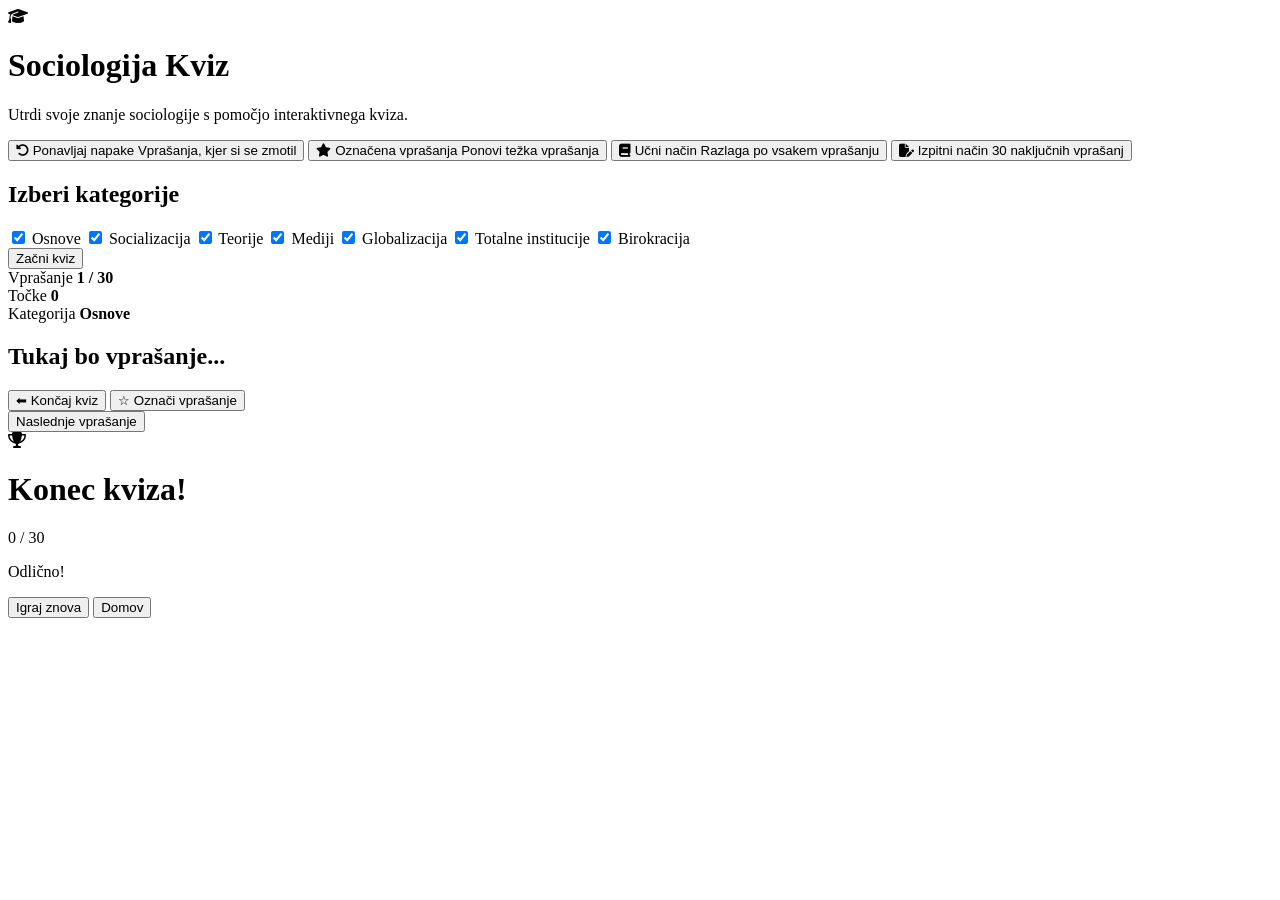
==== index.html @ 8b08b597 "Commit" ====
<!doctype html>
<html lang="sl">
  <head>
    <meta charset="UTF-8" />
    <meta name="viewport" content="width=device-width, initial-scale=1.0" />
    <title>Sociologija Kviz</title>

    <!-- CSS -->
    <link rel="stylesheet" href="style.css" />

    <!-- Google Font -->
    <link
      href="https://fonts.googleapis.com/css2?family=Poppins:wght@300;400;500;600;700&display=swap"
      rel="stylesheet"
    />

    <!-- Ikone -->
    <link
      rel="stylesheet"
      href="https://cdnjs.cloudflare.com/ajax/libs/font-awesome/6.7.2/css/all.min.css"
    />
  </head>

  <body>
    <div class="background"></div>

    <div class="container">
      <!-- Začetni zaslon -->
      <div class="start-screen" id="startScreen">
        <div class="logo">
          <i class="fa-solid fa-graduation-cap"></i>
        </div>

        <h1>Sociologija Kviz</h1>

        <p class="subtitle">
          Utrdi svoje znanje sociologije s pomočjo interaktivnega kviza.
        </p>

        <div class="game-modes">
          <button class="mode-btn" id="mistakesBtn">
            <i class="fa-solid fa-rotate-left"></i>
            Ponavljaj napake
            <span>Vprašanja, kjer si se zmotil</span>
          </button>

          <button class="mode-btn" id="favoritesModeBtn">
            <i class="fa-solid fa-star"></i>
            Označena vprašanja
            <span>Ponovi težka vprašanja</span>
          </button>

          <button class="mode-btn" id="studyModeBtn">
            <i class="fa-solid fa-book"></i>
            Učni način
            <span>Razlaga po vsakem vprašanju</span>
          </button>

          <button class="mode-btn" id="examModeBtn">
            <i class="fa-solid fa-file-pen"></i>
            Izpitni način
            <span>30 naključnih vprašanj</span>
          </button>
        </div>

        <div class="category-selection">
          <h2>Izberi kategorije</h2>

          <div class="categories">
            <label class="category">
              <input type="checkbox" value="osnove" checked />
              <span>Osnove</span>
            </label>

            <label class="category">
              <input type="checkbox" value="socializacija" checked />
              <span>Socializacija</span>
            </label>

            <label class="category">
              <input type="checkbox" value="teorije" checked />
              <span>Teorije</span>
            </label>

            <label class="category">
              <input type="checkbox" value="mediji" checked />
              <span>Mediji</span>
            </label>

            <label class="category">
              <input type="checkbox" value="globalizacija" checked />
              <span>Globalizacija</span>
            </label>

            <label class="category">
              <input type="checkbox" value="totalne" checked />
              <span>Totalne institucije</span>
            </label>

            <label class="category">
              <input type="checkbox" value="birokracija" checked />
              <span>Birokracija</span>
            </label>
          </div>
        </div>

        <button class="start-btn" id="startBtn">Začni kviz</button>
      </div>

      <!-- Glavni kviz -->
      <div class="quiz-screen hidden" id="quizScreen">
        <div class="quiz-header">
          <div class="quiz-info">
            <div class="info-box">
              <span>Vprašanje</span>
              <strong id="questionCounter"> 1 / 30 </strong>
            </div>

            <div class="info-box">
              <span>Točke</span>
              <strong id="score"> 0 </strong>
            </div>

            <div class="info-box">
              <span>Kategorija</span>
              <strong id="categoryName"> Osnove </strong>
            </div>
          </div>

          <div class="progress-container">
            <div class="progress-bar">
              <div class="progress-fill" id="progressFill"></div>
            </div>
          </div>
        </div>

        <div class="quiz-card">
          <h2 id="question">Tukaj bo vprašanje...</h2>

          <div class="options-container" id="optionsContainer">
            <!-- JS vstavi odgovore -->
          </div>

          <div class="feedback" id="feedback"></div>

          <div class="explanation hidden" id="explanation">
            <!-- Razlaga -->
          </div>
          <div class="quiz-actions">
            <button id="quitBtn">⬅ Končaj kviz</button>
            <button id="favoriteBtn">☆ Označi vprašanje</button>
          </div>
          <button class="next-btn hidden" id="nextBtn">
            Naslednje vprašanje
          </button>
        </div>
      </div>

      <!-- Končni rezultat -->
      <div class="result-screen hidden" id="resultScreen">
        <div class="result-card">
          <div class="result-icon">
            <i class="fa-solid fa-trophy"></i>
          </div>

          <h1>Konec kviza!</h1>

          <p class="final-score" id="finalScore">0 / 30</p>

          <p class="grade" id="grade">Odlično!</p>

          <div class="result-buttons">
            <button id="restartBtn">Igraj znova</button>

            <button id="homeBtn">Domov</button>
          </div>
        </div>
      </div>
    </div>
    <!-- JavaScript -->
    <script src="socquestions.js"></script>
    <script src="script.js"></script>
  </body>
</html>
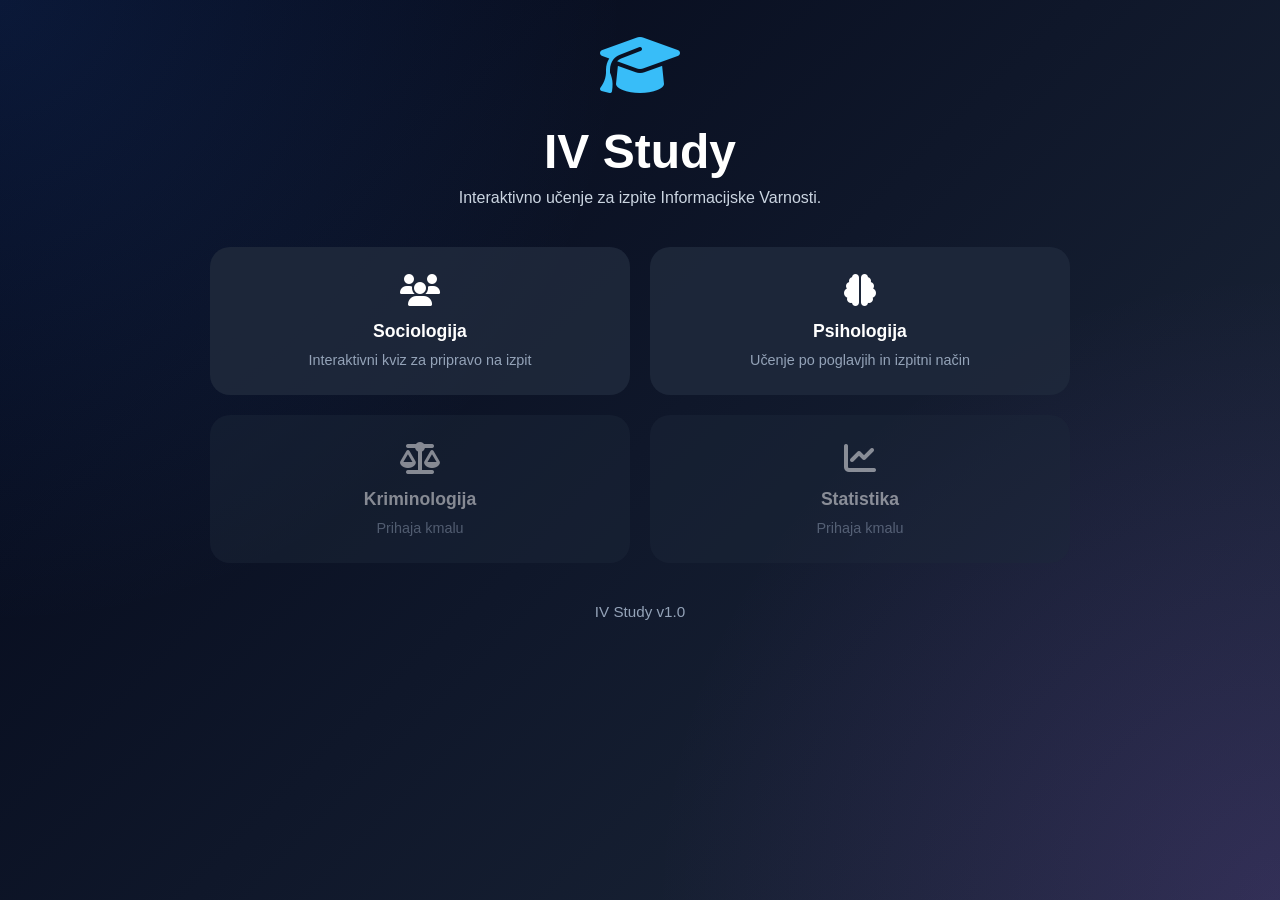
==== commit 68686979: "Dodan dashboard" ====
--- a/index.html
+++ b/index.html
@@ -3,10 +3,11 @@
   <head>
     <meta charset="UTF-8" />
     <meta name="viewport" content="width=device-width, initial-scale=1.0" />
-    <title>Sociologija Kviz</title>
+    <title>IV Study</title>
 
     <!-- CSS -->
     <link rel="stylesheet" href="style.css" />
+    <link rel="icon" type="image/x-icon" href="/assets/favicon.ico" />
 
     <!-- Google Font -->
     <link
@@ -25,160 +26,51 @@
     <div class="background"></div>
 
     <div class="container">
-      <!-- Začetni zaslon -->
-      <div class="start-screen" id="startScreen">
+      <div class="start-screen">
         <div class="logo">
           <i class="fa-solid fa-graduation-cap"></i>
         </div>
 
-        <h1>Sociologija Kviz</h1>
+        <h1>IV Study</h1>
 
         <p class="subtitle">
-          Utrdi svoje znanje sociologije s pomočjo interaktivnega kviza.
+          Interaktivno učenje za izpite Informacijske Varnosti.
         </p>
 
         <div class="game-modes">
-          <button class="mode-btn" id="mistakesBtn">
-            <i class="fa-solid fa-rotate-left"></i>
-            Ponavljaj napake
-            <span>Vprašanja, kjer si se zmotil</span>
-          </button>
+          <a href="sociologija.html" class="mode-btn subject-btn">
+            <i class="fa-solid fa-users"></i>
+            Sociologija
+            <span> Interaktivni kviz za pripravo na izpit </span>
+          </a>
 
-          <button class="mode-btn" id="favoritesModeBtn">
-            <i class="fa-solid fa-star"></i>
-            Označena vprašanja
-            <span>Ponovi težka vprašanja</span>
-          </button>
+          <a href="psihologija.html" class="mode-btn subject-btn">
+            <i class="fa-solid fa-brain"></i>
 
-          <button class="mode-btn" id="studyModeBtn">
-            <i class="fa-solid fa-book"></i>
-            Učni način
-            <span>Razlaga po vsakem vprašanju</span>
-          </button>
+            Psihologija
 
-          <button class="mode-btn" id="examModeBtn">
-            <i class="fa-solid fa-file-pen"></i>
-            Izpitni način
-            <span>30 naključnih vprašanj</span>
-          </button>
-        </div>
+            <span> Učenje po poglavjih in izpitni način </span>
+          </a>
 
-        <div class="category-selection">
-          <h2>Izberi kategorije</h2>
+          <div class="mode-btn subject-btn disabled">
+            <i class="fa-solid fa-scale-balanced"></i>
 
-          <div class="categories">
-            <label class="category">
-              <input type="checkbox" value="osnove" checked />
-              <span>Osnove</span>
-            </label>
+            Kriminologija
 
-            <label class="category">
-              <input type="checkbox" value="socializacija" checked />
-              <span>Socializacija</span>
-            </label>
+            <span> Prihaja kmalu </span>
+          </div>
 
-            <label class="category">
-              <input type="checkbox" value="teorije" checked />
-              <span>Teorije</span>
-            </label>
+          <div class="mode-btn subject-btn disabled">
+            <i class="fa-solid fa-chart-line"></i>
 
-            <label class="category">
-              <input type="checkbox" value="mediji" checked />
-              <span>Mediji</span>
-            </label>
+            Statistika
 
-            <label class="category">
-              <input type="checkbox" value="globalizacija" checked />
-              <span>Globalizacija</span>
-            </label>
-
-            <label class="category">
-              <input type="checkbox" value="totalne" checked />
-              <span>Totalne institucije</span>
-            </label>
-
-            <label class="category">
-              <input type="checkbox" value="birokracija" checked />
-              <span>Birokracija</span>
-            </label>
+            <span> Prihaja kmalu </span>
           </div>
         </div>
 
-        <button class="start-btn" id="startBtn">Začni kviz</button>
-      </div>
-
-      <!-- Glavni kviz -->
-      <div class="quiz-screen hidden" id="quizScreen">
-        <div class="quiz-header">
-          <div class="quiz-info">
-            <div class="info-box">
-              <span>Vprašanje</span>
-              <strong id="questionCounter"> 1 / 30 </strong>
-            </div>
-
-            <div class="info-box">
-              <span>Točke</span>
-              <strong id="score"> 0 </strong>
-            </div>
-
-            <div class="info-box">
-              <span>Kategorija</span>
-              <strong id="categoryName"> Osnove </strong>
-            </div>
-          </div>
-
-          <div class="progress-container">
-            <div class="progress-bar">
-              <div class="progress-fill" id="progressFill"></div>
-            </div>
-          </div>
-        </div>
-
-        <div class="quiz-card">
-          <h2 id="question">Tukaj bo vprašanje...</h2>
-
-          <div class="options-container" id="optionsContainer">
-            <!-- JS vstavi odgovore -->
-          </div>
-
-          <div class="feedback" id="feedback"></div>
-
-          <div class="explanation hidden" id="explanation">
-            <!-- Razlaga -->
-          </div>
-          <div class="quiz-actions">
-            <button id="quitBtn">⬅ Končaj kviz</button>
-            <button id="favoriteBtn">☆ Označi vprašanje</button>
-          </div>
-          <button class="next-btn hidden" id="nextBtn">
-            Naslednje vprašanje
-          </button>
-        </div>
-      </div>
-
-      <!-- Končni rezultat -->
-      <div class="result-screen hidden" id="resultScreen">
-        <div class="result-card">
-          <div class="result-icon">
-            <i class="fa-solid fa-trophy"></i>
-          </div>
-
-          <h1>Konec kviza!</h1>
-
-          <p class="final-score" id="finalScore">0 / 30</p>
-
-          <p class="grade" id="grade">Odlično!</p>
-
-          <div class="result-buttons">
-            <button id="restartBtn">Igraj znova</button>
-
-            <button id="homeBtn">Domov</button>
-          </div>
-        </div>
+        <div class="best-score">IV Study v1.0</div>
       </div>
     </div>
-    <!-- JavaScript -->
-    <script src="socquestions.js"></script>
-    <script src="script.js"></script>
   </body>
 </html>
--- a/style.css
+++ b/style.css
@@ -0,0 +1,828 @@
+/* ===== RESET ===== */
+
+* {
+  margin: 0;
+  padding: 0;
+  box-sizing: border-box;
+}
+
+body {
+  font-family: "Poppins", sans-serif;
+  min-height: 100vh;
+  overflow-x: hidden;
+  color: white;
+  background: #0f172a;
+}
+
+/* ===== OZADJE ===== */
+
+.background {
+  position: fixed;
+  inset: 0;
+  z-index: -1;
+
+  background:
+    radial-gradient(
+      circle at top left,
+      rgba(59, 130, 246, 0.15),
+      transparent 40%
+    ),
+    radial-gradient(
+      circle at bottom right,
+      rgba(168, 85, 247, 0.15),
+      transparent 40%
+    ),
+    linear-gradient(135deg, #020617, #0f172a, #1e293b);
+}
+
+/* ===== FVV STUDY ===== */
+
+.subject-btn {
+  text-decoration: none;
+  text-align: center;
+}
+
+.subject-btn i {
+  display: block;
+  font-size: 2rem;
+  margin-bottom: 15px;
+}
+
+.subject-btn span {
+  display: block;
+  margin-top: 10px;
+}
+
+.subject-btn.disabled {
+  opacity: 0.5;
+  cursor: not-allowed;
+}
+
+.subject-btn.disabled:hover {
+  transform: none;
+  border-color: transparent;
+}
+
+.home-container h1,
+.start-screen h1 {
+  font-size: 3rem;
+  margin-bottom: 10px;
+}
+
+.home-container .subtitle,
+.subtitle {
+  margin-bottom: 40px;
+}
+
+.best-score {
+  margin-top: 20px;
+  text-align: center;
+
+  color: #94a3b8;
+  font-size: 0.95rem;
+}
+
+/* ===== CONTAINER ===== */
+
+.container {
+  width: 100%;
+  max-width: 900px;
+  margin: auto;
+  padding: 30px 20px;
+}
+
+.hidden {
+  display: none;
+}
+
+/* ===== ZAČETNI ZASLON ===== */
+
+.start-screen {
+  text-align: center;
+  animation: fadeIn 0.5s ease;
+}
+
+.logo {
+  font-size: 4rem;
+  color: #38bdf8;
+
+  margin-bottom: 20px;
+}
+
+.subtitle {
+  color: #cbd5e1;
+}
+
+/* ===== NAČINI ===== */
+
+.game-modes {
+  display: grid;
+  grid-template-columns: 1fr 1fr;
+
+  gap: 20px;
+
+  margin-bottom: 40px;
+}
+
+.mode-btn {
+  position: relative;
+
+  background: rgba(30, 41, 59, 0.9);
+  color: white;
+
+  border: 2px solid transparent;
+  border-radius: 20px;
+
+  padding: 25px;
+
+  cursor: pointer;
+
+  font-size: 1.1rem;
+  font-weight: 600;
+
+  transition: 0.3s;
+}
+
+.mode-btn i {
+  display: block;
+
+  font-size: 2rem;
+
+  margin-bottom: 15px;
+}
+
+.mode-btn span {
+  display: block;
+
+  margin-top: 10px;
+
+  color: #94a3b8;
+
+  font-size: 0.9rem;
+  font-weight: 400;
+}
+
+.mode-btn:hover {
+  transform: translateY(-5px);
+  border-color: #38bdf8;
+}
+
+.mode-btn.active {
+  border-color: #38bdf8;
+
+  background: rgba(56, 189, 248, 0.15);
+
+  box-shadow: 0 0 20px rgba(56, 189, 248, 0.3);
+}
+
+/* ===== GUMBI ===== */
+
+.start-btn,
+.next-btn,
+.result-buttons button {
+  background: linear-gradient(135deg, #38bdf8, #2563eb);
+
+  color: white;
+
+  border: none;
+  border-radius: 15px;
+
+  padding: 16px 30px;
+
+  font-size: 1rem;
+  font-weight: 600;
+
+  cursor: pointer;
+
+  transition: 0.3s;
+}
+
+.start-btn:hover,
+.next-btn:hover,
+.result-buttons button:hover {
+  transform: translateY(-3px);
+
+  box-shadow: 0 10px 25px rgba(37, 99, 235, 0.4);
+}
+
+/* ===== KVIZ HEADER ===== */
+
+.quiz-header {
+  margin-bottom: 30px;
+}
+
+.quiz-info {
+  display: flex;
+  justify-content: space-between;
+
+  gap: 20px;
+
+  margin-bottom: 20px;
+}
+
+.info-box {
+  flex: 1;
+
+  padding: 15px;
+
+  text-align: center;
+
+  background: rgba(30, 41, 59, 0.9);
+
+  border-radius: 15px;
+}
+
+.info-box span {
+  display: block;
+
+  color: #94a3b8;
+
+  font-size: 0.9rem;
+}
+
+.info-box strong {
+  font-size: 1.3rem;
+}
+
+/* ===== PROGRESS ===== */
+
+.progress-container {
+  width: 100%;
+}
+
+.progress-bar {
+  height: 12px;
+
+  overflow: hidden;
+
+  background: #1e293b;
+
+  border-radius: 999px;
+}
+
+.progress-fill {
+  height: 100%;
+  width: 0;
+
+  background: linear-gradient(90deg, #38bdf8, #2563eb);
+
+  transition: width 0.4s ease;
+}
+
+/* ===== KARTICE ===== */
+
+.quiz-card,
+.result-card {
+  padding: 40px;
+
+  background: rgba(30, 41, 59, 0.95);
+
+  border-radius: 25px;
+
+  animation: fadeIn 0.4s ease;
+}
+
+.quiz-card h2 {
+  margin-bottom: 30px;
+
+  line-height: 1.5;
+}
+
+/* ===== ODGOVORI ===== */
+
+.options-container {
+  display: flex;
+  flex-direction: column;
+
+  gap: 15px;
+}
+
+.option-btn {
+  padding: 18px;
+
+  text-align: left;
+
+  background: #334155;
+  color: white;
+
+  border: none;
+  border-radius: 16px;
+
+  font-size: 1rem;
+
+  cursor: pointer;
+
+  transition: 0.25s;
+}
+
+.option-btn:hover {
+  transform: translateX(5px);
+
+  background: #475569;
+}
+
+.option-btn.correct {
+  background: #0a361a;
+}
+
+.option-btn.wrong {
+  background: #631414;
+}
+
+.option-btn:disabled {
+  cursor: default;
+}
+
+/* ===== POVRATNA INFORMACIJA ===== */
+
+.feedback {
+  margin-top: 25px;
+
+  font-size: 1.2rem;
+  font-weight: 600;
+}
+
+.explanation {
+  margin-top: 20px;
+
+  padding: 20px;
+
+  background: rgba(15, 23, 42, 0.7);
+
+  border-radius: 15px;
+
+  color: #cbd5e1;
+
+  line-height: 1.7;
+}
+
+.next-btn {
+  margin-top: 25px;
+}
+
+/* ===== REZULTATI ===== */
+
+.result-screen {
+  text-align: center;
+}
+
+.result-icon {
+  font-size: 5rem;
+
+  color: gold;
+
+  margin-bottom: 20px;
+}
+
+.final-score {
+  margin: 20px 0;
+
+  font-size: 3rem;
+  font-weight: 700;
+}
+
+.grade {
+  margin-bottom: 30px;
+
+  color: #38bdf8;
+
+  font-size: 1.5rem;
+}
+
+.result-buttons {
+  display: flex;
+  justify-content: center;
+
+  gap: 15px;
+}
+
+/* ===== AKCIJSKI GUMBI ===== */
+
+.quiz-actions {
+  display: flex;
+  gap: 10px;
+
+  margin-top: 20px;
+}
+
+#favoriteBtn,
+#quitBtn {
+  flex: 1;
+
+  min-width: 0;
+
+  padding: 12px 10px;
+
+  border: none;
+  border-radius: 12px;
+
+  font-size: 0.9rem;
+  font-weight: 600;
+
+  cursor: pointer;
+
+  transition: all 0.25s ease;
+}
+
+#favoriteBtn {
+  background: rgba(245, 158, 11, 0.15);
+  color: #fbbf24;
+}
+
+#favoriteBtn:hover {
+  background: rgba(245, 158, 11, 0.25);
+
+  transform: translateY(-2px);
+}
+
+#quitBtn {
+  background: rgba(239, 68, 68, 0.12);
+  color: #f87171;
+}
+
+#quitBtn:hover {
+  background: rgba(239, 68, 68, 0.2);
+
+  transform: translateY(-2px);
+}
+
+#favoriteBtn:active,
+#quitBtn:active {
+  transform: translateY(0);
+}
+
+/* ===== STATISTIKA ===== */
+
+.stats {
+  margin-top: 30px;
+
+  padding: 20px;
+
+  background: rgba(15, 23, 42, 0.6);
+
+  border-radius: 18px;
+
+  text-align: left;
+}
+
+.stats h3 {
+  margin-bottom: 15px;
+
+  color: #38bdf8;
+}
+
+.stats-row {
+  display: flex;
+  justify-content: space-between;
+
+  margin: 10px 0;
+}
+
+/* ===== PRAZEN ZASLON ===== */
+
+.empty-state {
+  padding: 30px;
+
+  text-align: center;
+
+  color: #cbd5e1;
+}
+
+.empty-state i {
+  font-size: 3rem;
+
+  margin-bottom: 15px;
+
+  color: #f59e0b;
+}
+
+/* ===== NAZAJ DOMOV ===== */
+
+.back-home {
+  position: absolute;
+  top: 30px;
+  left: 30px;
+
+  display: flex;
+  align-items: center;
+  gap: 10px;
+
+  padding: 12px 18px;
+
+  color: white;
+  text-decoration: none;
+
+  font-size: 1rem;
+  font-weight: 600;
+
+  background: rgba(255, 255, 255, 0.08);
+
+  border: 1px solid rgba(255, 255, 255, 0.08);
+
+  border-radius: 14px;
+
+  backdrop-filter: blur(12px);
+
+  transition: all 0.25s ease;
+
+  z-index: 100;
+}
+
+.back-home:hover {
+  transform: translateX(-4px);
+
+  background: rgba(255, 255, 255, 0.14);
+}
+
+.back-home i {
+  font-size: 1rem;
+}
+
+/* ===== IZBRANA POGLAVJA ===== */
+
+.selected-categories h3 {
+  margin-bottom: 6px;
+
+  font-size: 1.6rem;
+}
+
+.selected-categories p {
+  color: #94a3b8;
+
+  font-size: 1.1rem;
+  font-weight: 600;
+}
+
+/* ===== PRILAGODI POGLAVJA ===== */
+
+.customize-btn {
+  display: inline-flex;
+  align-items: center;
+  gap: 10px;
+
+  margin-top: 10px;
+  margin-bottom: 24px;
+
+  padding: 12px 20px;
+
+  background: rgba(255, 255, 255, 0.06);
+
+  border: 1px solid rgba(255, 255, 255, 0.08);
+
+  border-radius: 14px;
+
+  color: white;
+
+  font-size: 0.95rem;
+  font-weight: 600;
+
+  cursor: pointer;
+
+  transition: all 0.25s ease;
+}
+
+.customize-btn:hover {
+  background: rgba(255, 255, 255, 0.12);
+
+  border-color: rgba(56, 189, 248, 0.35);
+
+  transform: translateY(-2px);
+}
+
+.customize-btn i {
+  color: #38bdf8;
+
+  font-size: 1rem;
+}
+
+.review-section {
+  margin-top: 35px;
+
+  text-align: left;
+}
+
+.review-section h3 {
+  margin-bottom: 20px;
+
+  color: #38bdf8;
+}
+
+.review-item {
+  margin-bottom: 20px;
+
+  padding: 20px;
+
+  border-radius: 16px;
+
+  background: rgba(15, 23, 42, 0.7);
+}
+
+.review-item h4 {
+  margin-bottom: 15px;
+
+  color: #f87171;
+}
+
+.review-item p {
+  margin-bottom: 12px;
+
+  line-height: 1.6;
+}
+
+.review-explanation {
+  margin-top: 15px;
+
+  padding: 15px;
+
+  border-radius: 12px;
+
+  background: rgba(30, 41, 59, 0.8);
+
+  color: #cbd5e1;
+}
+
+/* ===== ANIMACIJE ===== */
+
+@keyframes fadeIn {
+  from {
+    opacity: 0;
+    transform: translateY(20px);
+  }
+
+  to {
+    opacity: 1;
+    transform: translateY(0);
+  }
+}
+
+/* ===== MOBILNE NAPRAVE ===== */
+
+@media (max-width: 768px) {
+  .start-screen h1 {
+    font-size: 2.2rem;
+  }
+
+  .game-modes {
+    grid-template-columns: 1fr;
+  }
+
+  .quiz-info {
+    flex-direction: column;
+  }
+
+  .quiz-card,
+  .result-card {
+    padding: 25px;
+  }
+
+  .quiz-card {
+    margin: 15px;
+
+    padding: 25px 20px;
+
+    border-radius: 24px;
+  }
+
+  #question {
+    font-size: 2rem;
+
+    line-height: 1.3;
+  }
+
+  .result-buttons {
+    flex-direction: column;
+  }
+
+  .stats-grid {
+    grid-template-columns: repeat(3, 1fr);
+
+    gap: 10px;
+  }
+
+  .stat-card {
+    padding: 15px 10px;
+  }
+
+  .stat-card h3 {
+    font-size: 0.9rem;
+  }
+
+  .stat-card span {
+    font-size: 2rem;
+  }
+
+  .option-container.truefalse {
+    display: grid;
+
+    grid-template-columns: 1fr 1fr;
+
+    gap: 12px;
+  }
+
+  .back-home {
+    top: 20px;
+    left: 20px;
+
+    padding: 10px 14px;
+
+    font-size: 0.9rem;
+  }
+
+  .back-home span {
+    display: none;
+  }
+
+  .dashboard {
+    grid-template-columns: repeat(2, 1fr);
+
+    gap: 10px;
+  }
+
+  .dashboard-card {
+    padding: 14px;
+  }
+
+  .dashboard-card strong {
+    font-size: 1.7rem;
+  }
+
+  .dashboard-top span {
+    font-size: 0.8rem;
+  }
+}
+
+/* ===== DASHBOARD ===== */
+
+.dashboard {
+  display: grid;
+  grid-template-columns: repeat(4, 1fr);
+
+  gap: 12px;
+
+  margin-bottom: 30px;
+}
+
+.dashboard-card {
+  padding: 16px 18px;
+
+  background: rgba(30, 41, 59, 0.9);
+
+  border-radius: 16px;
+
+  text-align: center;
+
+  transition: 0.25s ease;
+}
+
+.dashboard-card:hover {
+  transform: translateY(-3px);
+
+  background: rgba(40, 51, 69, 0.95);
+}
+
+.dashboard-top {
+  display: flex;
+  align-items: center;
+
+  gap: 8px;
+
+  margin-bottom: 12px;
+}
+
+.dashboard-top i {
+  font-size: 1.1rem;
+}
+
+.dashboard-top span {
+  color: #94a3b8;
+
+  font-size: 0.85rem;
+
+  font-weight: 500;
+}
+
+.dashboard-card strong {
+  display: block;
+
+  font-size: 1.5rem;
+
+  font-weight: 700;
+}
+
+/* Barve ikon */
+
+.fa-trophy {
+  color: #38bdf8;
+}
+
+.fa-xmark {
+  color: #f43f5e;
+}
+
+.fa-star {
+  color: #fbbf24;
+}
+
+.fa-bullseye {
+  color: #22c55e;
+}
